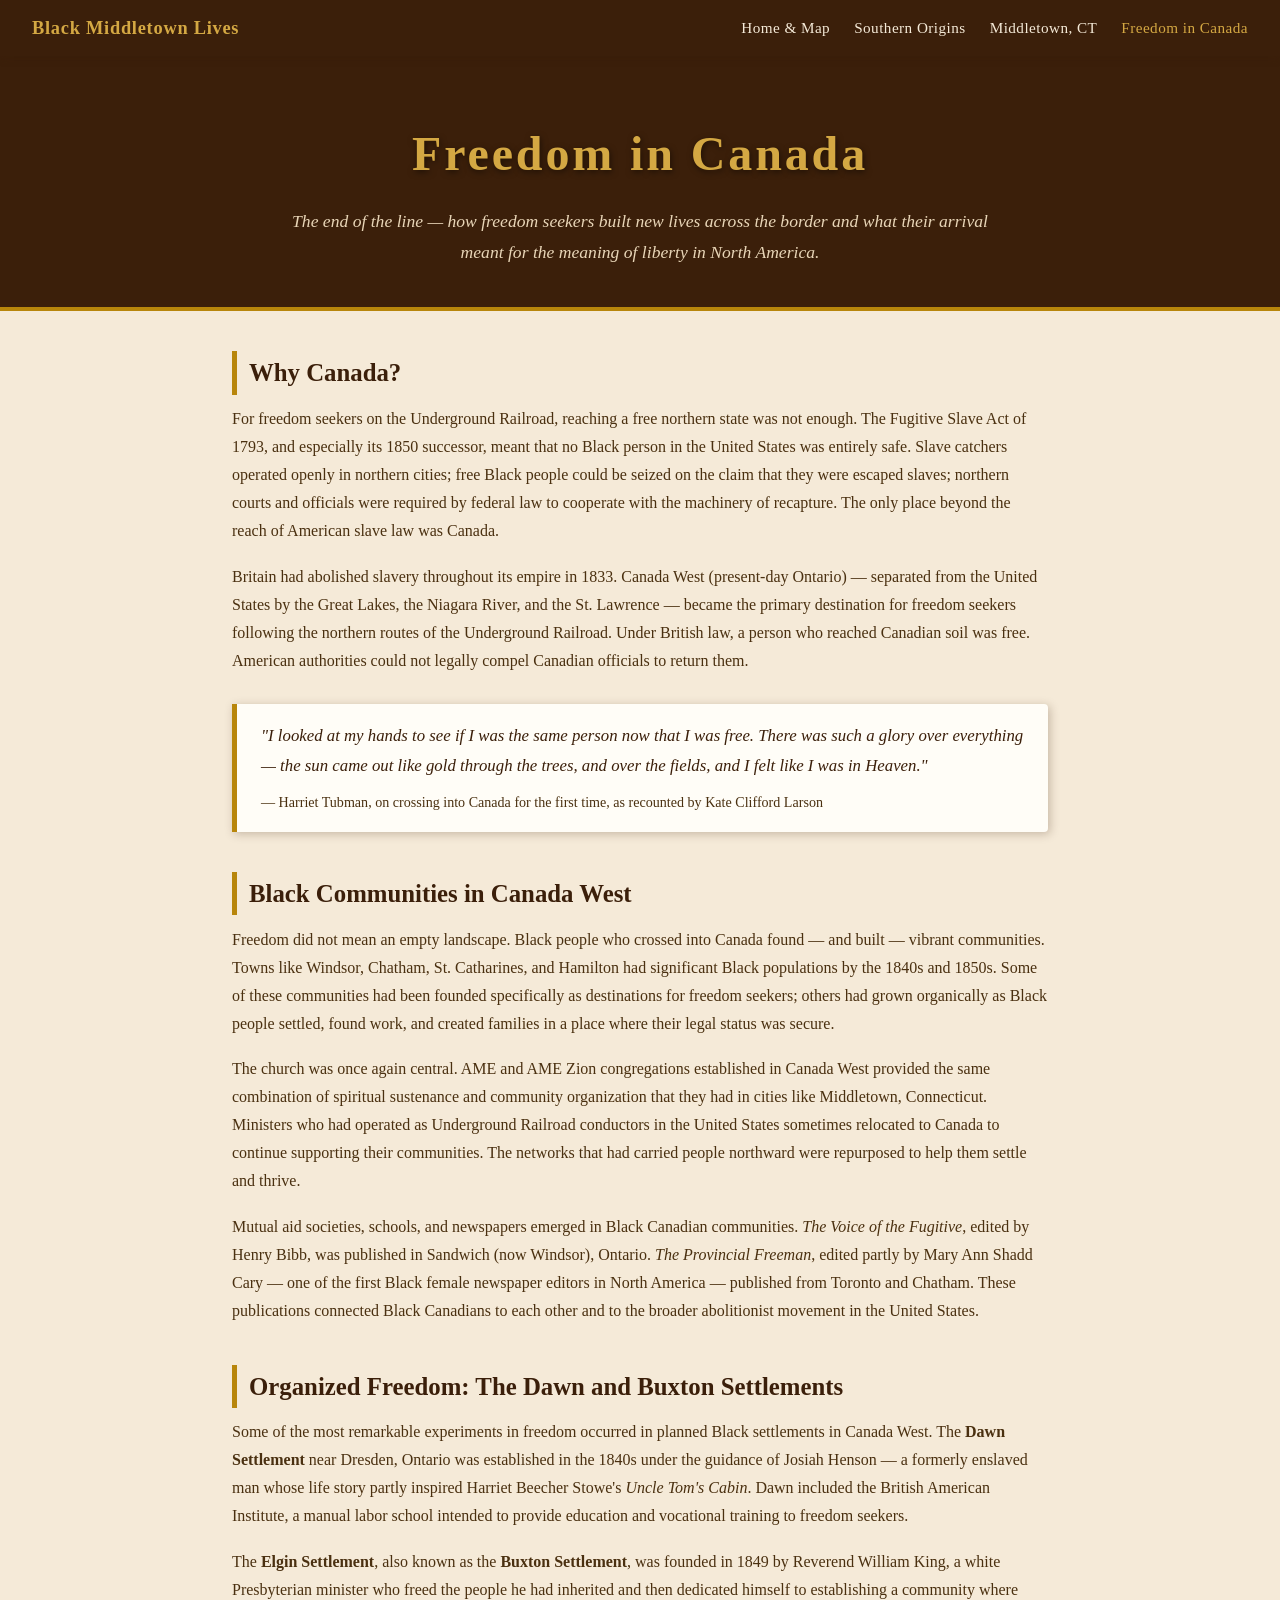
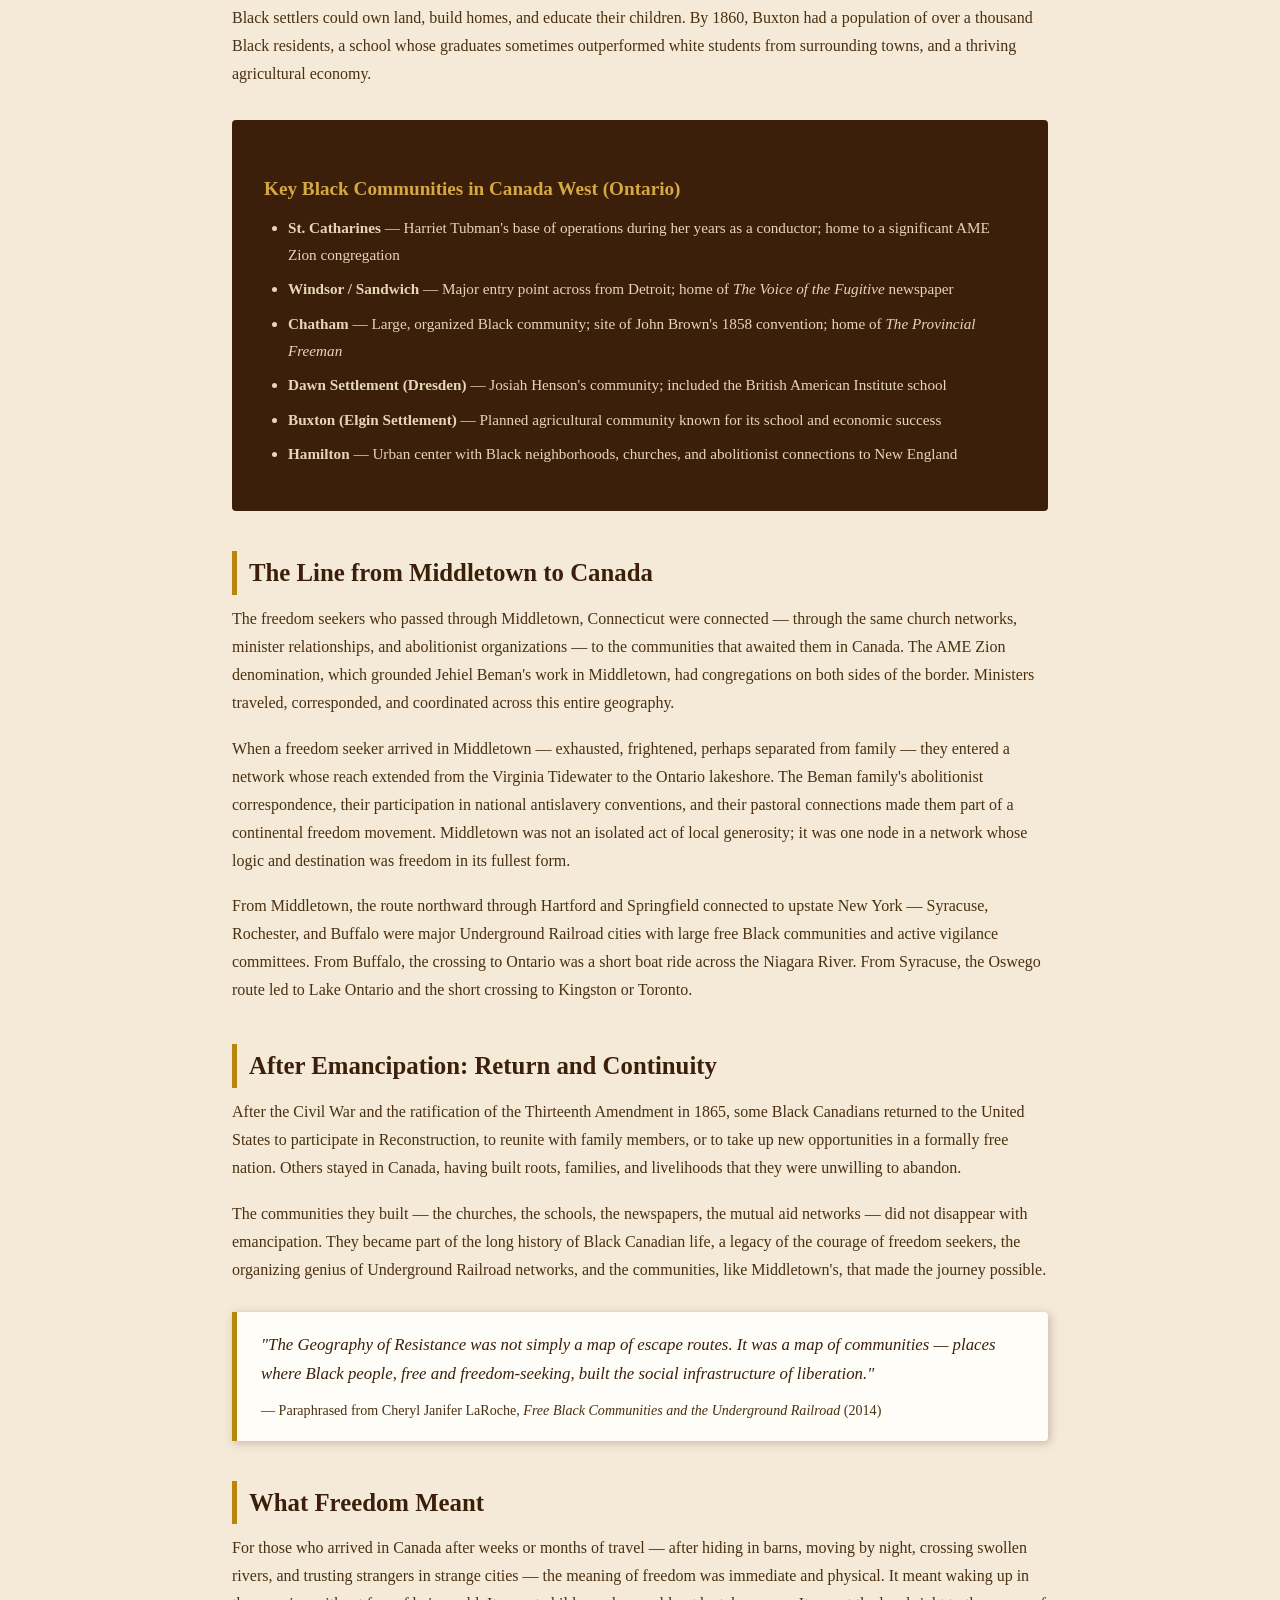
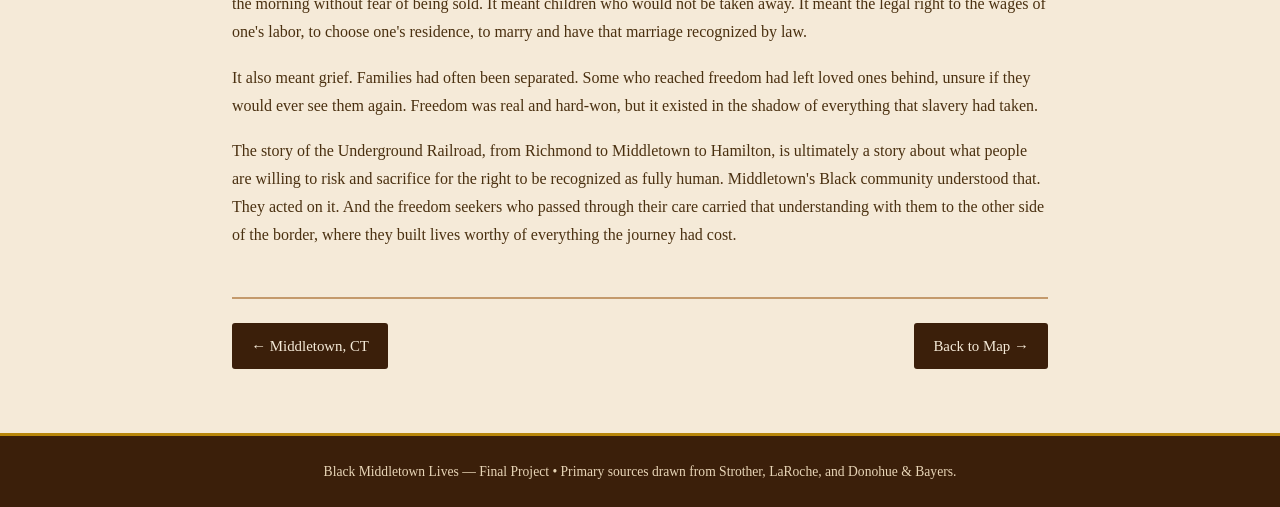
==== canada.html @ 6138be15 "Build full Underground Railroad website: map, south, middletown, and canada pages Agent-Logs-Url: ht" ====
<!DOCTYPE html>
<html lang="en">
<head>
  <meta charset="UTF-8" />
  <meta name="viewport" content="width=device-width, initial-scale=1.0" />
  <title>Freedom in Canada — Black Middletown Lives</title>
  <link rel="stylesheet" href="css/style.css" />
</head>
<body>

  <!-- ===== Navigation ===== -->
  <nav>
    <a class="site-title" href="index.html">Black Middletown Lives</a>
    <ul>
      <li><a href="index.html">Home &amp; Map</a></li>
      <li><a href="south.html">Southern Origins</a></li>
      <li><a href="middletown.html">Middletown, CT</a></li>
      <li><a href="canada.html" class="active">Freedom in Canada</a></li>
    </ul>
  </nav>

  <!-- ===== Hero ===== -->
  <header class="hero">
    <h1>Freedom in Canada</h1>
    <p class="subtitle">
      The end of the line — how freedom seekers built new lives across the
      border and what their arrival meant for the meaning of liberty in
      North America.
    </p>
  </header>

  <!-- ===== Main Content ===== -->
  <main class="page-content">

    <!-- *** SECTION 1: Why Canada *** -->
    <h2>Why Canada?</h2>
    <p>
      For freedom seekers on the Underground Railroad, reaching a free northern
      state was not enough. The Fugitive Slave Act of 1793, and especially its
      1850 successor, meant that no Black person in the United States was
      entirely safe. Slave catchers operated openly in northern cities; free
      Black people could be seized on the claim that they were escaped slaves;
      northern courts and officials were required by federal law to cooperate
      with the machinery of recapture. The only place beyond the reach of
      American slave law was Canada.
    </p>
    <p>
      Britain had abolished slavery throughout its empire in 1833. Canada West
      (present-day Ontario) — separated from the United States by the Great
      Lakes, the Niagara River, and the St. Lawrence — became the primary
      destination for freedom seekers following the northern routes of the
      Underground Railroad. Under British law, a person who reached Canadian
      soil was free. American authorities could not legally compel Canadian
      officials to return them.
    </p>

    <blockquote class="pull-quote">
      "I looked at my hands to see if I was the same person now that I was free.
      There was such a glory over everything — the sun came out like gold through
      the trees, and over the fields, and I felt like I was in Heaven."
      <cite>— Harriet Tubman, on crossing into Canada for the first time,
      as recounted by Kate Clifford Larson</cite>
    </blockquote>

    <!-- *** SECTION 2: Black Communities in Canada *** -->
    <h2>Black Communities in Canada West</h2>
    <p>
      Freedom did not mean an empty landscape. Black people who crossed into
      Canada found — and built — vibrant communities. Towns like Windsor,
      Chatham, St. Catharines, and Hamilton had significant Black populations
      by the 1840s and 1850s. Some of these communities had been founded
      specifically as destinations for freedom seekers; others had grown
      organically as Black people settled, found work, and created families
      in a place where their legal status was secure.
    </p>
    <p>
      The church was once again central. AME and AME Zion congregations
      established in Canada West provided the same combination of spiritual
      sustenance and community organization that they had in cities like
      Middletown, Connecticut. Ministers who had operated as Underground
      Railroad conductors in the United States sometimes relocated to Canada
      to continue supporting their communities. The networks that had carried
      people northward were repurposed to help them settle and thrive.
    </p>
    <p>
      Mutual aid societies, schools, and newspapers emerged in Black Canadian
      communities. <em>The Voice of the Fugitive</em>, edited by Henry Bibb,
      was published in Sandwich (now Windsor), Ontario. <em>The Provincial
      Freeman</em>, edited partly by Mary Ann Shadd Cary — one of the first
      Black female newspaper editors in North America — published from
      Toronto and Chatham. These publications connected Black Canadians to
      each other and to the broader abolitionist movement in the United States.
    </p>

    <!-- *** SECTION 3: Dawn and Buxton Settlements *** -->
    <h2>Organized Freedom: The Dawn and Buxton Settlements</h2>
    <p>
      Some of the most remarkable experiments in freedom occurred in planned
      Black settlements in Canada West. The <strong>Dawn Settlement</strong>
      near Dresden, Ontario was established in the 1840s under the guidance
      of Josiah Henson — a formerly enslaved man whose life story partly
      inspired Harriet Beecher Stowe's <em>Uncle Tom's Cabin</em>. Dawn
      included the British American Institute, a manual labor school intended
      to provide education and vocational training to freedom seekers.
    </p>
    <p>
      The <strong>Elgin Settlement</strong>, also known as the <strong>Buxton
      Settlement</strong>, was founded in 1849 by Reverend William King, a
      white Presbyterian minister who freed the people he had inherited and
      then dedicated himself to establishing a community where Black settlers
      could own land, build homes, and educate their children. By 1860,
      Buxton had a population of over a thousand Black residents, a school
      whose graduates sometimes outperformed white students from surrounding
      towns, and a thriving agricultural economy.
    </p>

    <div class="highlight-box">
      <h3>Key Black Communities in Canada West (Ontario)</h3>
      <ul>
        <li>
          <strong>St. Catharines</strong> — Harriet Tubman's base of operations
          during her years as a conductor; home to a significant AME Zion
          congregation
        </li>
        <li>
          <strong>Windsor / Sandwich</strong> — Major entry point across from
          Detroit; home of <em>The Voice of the Fugitive</em> newspaper
        </li>
        <li>
          <strong>Chatham</strong> — Large, organized Black community; site
          of John Brown's 1858 convention; home of <em>The Provincial Freeman</em>
        </li>
        <li>
          <strong>Dawn Settlement (Dresden)</strong> — Josiah Henson's community;
          included the British American Institute school
        </li>
        <li>
          <strong>Buxton (Elgin Settlement)</strong> — Planned agricultural
          community known for its school and economic success
        </li>
        <li>
          <strong>Hamilton</strong> — Urban center with Black neighborhoods,
          churches, and abolitionist connections to New England
        </li>
      </ul>
    </div>

    <!-- *** SECTION 4: Connection to Middletown *** -->
    <h2>The Line from Middletown to Canada</h2>
    <p>
      The freedom seekers who passed through Middletown, Connecticut were
      connected — through the same church networks, minister relationships,
      and abolitionist organizations — to the communities that awaited them
      in Canada. The AME Zion denomination, which grounded Jehiel Beman's
      work in Middletown, had congregations on both sides of the border.
      Ministers traveled, corresponded, and coordinated across this entire
      geography.
    </p>
    <p>
      When a freedom seeker arrived in Middletown — exhausted, frightened,
      perhaps separated from family — they entered a network whose reach
      extended from the Virginia Tidewater to the Ontario lakeshore. The
      Beman family's abolitionist correspondence, their participation in
      national antislavery conventions, and their pastoral connections made
      them part of a continental freedom movement. Middletown was not an
      isolated act of local generosity; it was one node in a network whose
      logic and destination was freedom in its fullest form.
    </p>
    <p>
      From Middletown, the route northward through Hartford and Springfield
      connected to upstate New York — Syracuse, Rochester, and Buffalo were
      major Underground Railroad cities with large free Black communities and
      active vigilance committees. From Buffalo, the crossing to Ontario was
      a short boat ride across the Niagara River. From Syracuse, the Oswego
      route led to Lake Ontario and the short crossing to Kingston or Toronto.
    </p>

    <!-- *** SECTION 5: After the Civil War *** -->
    <h2>After Emancipation: Return and Continuity</h2>
    <p>
      After the Civil War and the ratification of the Thirteenth Amendment in
      1865, some Black Canadians returned to the United States to participate
      in Reconstruction, to reunite with family members, or to take up new
      opportunities in a formally free nation. Others stayed in Canada,
      having built roots, families, and livelihoods that they were unwilling
      to abandon.
    </p>
    <p>
      The communities they built — the churches, the schools, the newspapers,
      the mutual aid networks — did not disappear with emancipation. They
      became part of the long history of Black Canadian life, a legacy of the
      courage of freedom seekers, the organizing genius of Underground Railroad
      networks, and the communities, like Middletown's, that made the journey
      possible.
    </p>

    <blockquote class="pull-quote">
      "The Geography of Resistance was not simply a map of escape routes.
      It was a map of communities — places where Black people, free and
      freedom-seeking, built the social infrastructure of liberation."
      <cite>— Paraphrased from Cheryl Janifer LaRoche, <em>Free Black
      Communities and the Underground Railroad</em> (2014)</cite>
    </blockquote>

    <!-- *** SECTION 6: Reflection *** -->
    <h2>What Freedom Meant</h2>
    <p>
      For those who arrived in Canada after weeks or months of travel —
      after hiding in barns, moving by night, crossing swollen rivers, and
      trusting strangers in strange cities — the meaning of freedom was
      immediate and physical. It meant waking up in the morning without
      fear of being sold. It meant children who would not be taken away.
      It meant the legal right to the wages of one's labor, to choose
      one's residence, to marry and have that marriage recognized by law.
    </p>
    <p>
      It also meant grief. Families had often been separated. Some who
      reached freedom had left loved ones behind, unsure if they would
      ever see them again. Freedom was real and hard-won, but it existed
      in the shadow of everything that slavery had taken.
    </p>
    <p>
      The story of the Underground Railroad, from Richmond to Middletown
      to Hamilton, is ultimately a story about what people are willing to
      risk and sacrifice for the right to be recognized as fully human.
      Middletown's Black community understood that. They acted on it.
      And the freedom seekers who passed through their care carried that
      understanding with them to the other side of the border, where they
      built lives worthy of everything the journey had cost.
    </p>

    <!-- Bottom navigation -->
    <div class="page-nav">
      <a href="middletown.html">← Middletown, CT</a>
      <a href="index.html">Back to Map →</a>
    </div>

  </main>

  <!-- ===== Footer ===== -->
  <footer>
    <p>
      Black Middletown Lives &mdash; Final Project &bull;
      Primary sources drawn from Strother, LaRoche, and Donohue &amp; Bayers.
    </p>
  </footer>

</body>
</html>
---- css/style.css ----
/* ============================================================
   Black Middletown Lives – Shared Stylesheet
   ============================================================ */

/* ---------- Reset & Base ---------- */
*, *::before, *::after {
  box-sizing: border-box;
  margin: 0;
  padding: 0;
}

:root {
  --brown-dark:   #3b1f0a;
  --brown-mid:    #6b3a1f;
  --brown-light:  #c49a6c;
  --cream:        #f5ead8;
  --cream-dark:   #e8d5b7;
  --gold:         #b8860b;
  --gold-light:   #d4a843;
  --text-dark:    #1a0f00;
  --text-mid:     #4a3010;
  --white:        #fffdf7;
  --shadow:       rgba(59, 31, 10, 0.25);
}

html {
  scroll-behavior: smooth;
}

body {
  font-family: 'Georgia', 'Times New Roman', serif;
  background-color: var(--cream);
  color: var(--text-dark);
  line-height: 1.75;
  font-size: 1rem;
}

/* ---------- Navigation ---------- */
nav {
  background-color: var(--brown-dark);
  padding: 0.75rem 2rem;
  display: flex;
  align-items: center;
  justify-content: space-between;
  flex-wrap: wrap;
  gap: 0.5rem;
  position: sticky;
  top: 0;
  z-index: 1000;
  box-shadow: 0 2px 8px var(--shadow);
}

nav .site-title {
  font-size: 1.15rem;
  font-weight: bold;
  color: var(--gold-light);
  text-decoration: none;
  letter-spacing: 0.04em;
}

nav ul {
  list-style: none;
  display: flex;
  gap: 1.5rem;
  flex-wrap: wrap;
}

nav ul a {
  color: var(--cream);
  text-decoration: none;
  font-size: 0.95rem;
  letter-spacing: 0.03em;
  transition: color 0.2s;
}

nav ul a:hover,
nav ul a.active {
  color: var(--gold-light);
}

/* ---------- Hero / Page Header ---------- */
.hero {
  background-color: var(--brown-dark);
  color: var(--cream);
  text-align: center;
  padding: 3.5rem 2rem 2.5rem;
  border-bottom: 4px solid var(--gold);
}

.hero h1 {
  font-size: clamp(1.8rem, 4vw, 3rem);
  color: var(--gold-light);
  letter-spacing: 0.06em;
  margin-bottom: 0.6rem;
  text-shadow: 1px 2px 6px rgba(0,0,0,0.5);
}

.hero p.subtitle {
  font-size: 1.1rem;
  color: var(--cream-dark);
  max-width: 700px;
  margin: 0 auto;
  font-style: italic;
}

/* ---------- Map Section (Homepage) ---------- */
#map-section {
  padding: 2rem 2rem 1rem;
  background-color: var(--cream-dark);
  border-bottom: 3px solid var(--brown-light);
}

#map-section h2 {
  text-align: center;
  color: var(--brown-dark);
  font-size: 1.4rem;
  margin-bottom: 0.5rem;
}

#map-section .map-instructions {
  text-align: center;
  color: var(--text-mid);
  font-style: italic;
  margin-bottom: 1rem;
  font-size: 0.95rem;
}

#map {
  width: 100%;
  height: 560px;
  border: 3px solid var(--brown-mid);
  border-radius: 4px;
  box-shadow: 0 4px 18px var(--shadow);
}

/* ---------- Intro Blurb (Homepage) ---------- */
#intro {
  max-width: 860px;
  margin: 2.5rem auto;
  padding: 0 2rem;
}

#intro h2 {
  color: var(--brown-dark);
  font-size: 1.5rem;
  margin-bottom: 0.75rem;
  border-bottom: 2px solid var(--gold);
  padding-bottom: 0.35rem;
}

#intro p {
  margin-bottom: 1rem;
  color: var(--text-mid);
}

/* ---------- Three‑Card Row (Homepage) ---------- */
.card-row {
  display: flex;
  flex-wrap: wrap;
  gap: 1.5rem;
  justify-content: center;
  max-width: 1100px;
  margin: 0 auto 3rem;
  padding: 0 1.5rem;
}

.card {
  background-color: var(--white);
  border: 2px solid var(--brown-light);
  border-top: 5px solid var(--gold);
  border-radius: 4px;
  padding: 1.5rem 1.75rem;
  flex: 1 1 280px;
  max-width: 340px;
  box-shadow: 0 3px 12px var(--shadow);
  transition: transform 0.2s, box-shadow 0.2s;
}

.card:hover {
  transform: translateY(-4px);
  box-shadow: 0 7px 22px var(--shadow);
}

.card h3 {
  color: var(--brown-dark);
  margin-bottom: 0.6rem;
  font-size: 1.1rem;
}

.card p {
  font-size: 0.93rem;
  color: var(--text-mid);
  margin-bottom: 1rem;
}

.card a.btn {
  display: inline-block;
  background-color: var(--brown-dark);
  color: var(--cream);
  padding: 0.45rem 1.1rem;
  border-radius: 3px;
  text-decoration: none;
  font-size: 0.88rem;
  letter-spacing: 0.03em;
  transition: background-color 0.2s;
}

.card a.btn:hover {
  background-color: var(--gold);
  color: var(--brown-dark);
}

/* ---------- Content Pages ---------- */
.page-content {
  max-width: 880px;
  margin: 2.5rem auto 4rem;
  padding: 0 2rem;
}

.page-content h2 {
  color: var(--brown-dark);
  font-size: 1.55rem;
  margin-top: 2.5rem;
  margin-bottom: 0.65rem;
  border-left: 5px solid var(--gold);
  padding-left: 0.75rem;
}

.page-content h3 {
  color: var(--brown-mid);
  font-size: 1.2rem;
  margin-top: 1.75rem;
  margin-bottom: 0.5rem;
}

.page-content p {
  margin-bottom: 1.1rem;
  color: var(--text-mid);
}

.page-content ul,
.page-content ol {
  margin: 0.5rem 0 1.2rem 1.5rem;
  color: var(--text-mid);
}

.page-content li {
  margin-bottom: 0.5rem;
}

/* ---------- Pull Quote ---------- */
blockquote.pull-quote {
  border-left: 5px solid var(--gold);
  background-color: var(--white);
  padding: 1.1rem 1.5rem;
  margin: 1.8rem 0;
  font-style: italic;
  color: var(--brown-dark);
  font-size: 1.05rem;
  box-shadow: 2px 2px 10px var(--shadow);
  border-radius: 0 4px 4px 0;
}

blockquote.pull-quote cite {
  display: block;
  margin-top: 0.6rem;
  font-size: 0.88rem;
  color: var(--text-mid);
  font-style: normal;
}

/* ---------- Highlight Box ---------- */
.highlight-box {
  background-color: var(--brown-dark);
  color: var(--cream);
  padding: 1.5rem 2rem;
  border-radius: 4px;
  margin: 2rem 0;
}

.highlight-box h3 {
  color: var(--gold-light);
  margin-bottom: 0.6rem;
}

.highlight-box p,
.highlight-box li {
  color: var(--cream-dark);
  font-size: 0.95rem;
}

/* ---------- Timeline ---------- */
.timeline {
  border-left: 3px solid var(--gold);
  margin: 2rem 0 2rem 1rem;
  padding-left: 1.5rem;
}

.timeline-item {
  position: relative;
  margin-bottom: 1.5rem;
}

.timeline-item::before {
  content: '';
  position: absolute;
  left: -1.97rem;
  top: 0.35rem;
  width: 12px;
  height: 12px;
  background-color: var(--gold);
  border-radius: 50%;
  border: 2px solid var(--brown-dark);
}

.timeline-item .year {
  font-weight: bold;
  color: var(--brown-dark);
  font-size: 1rem;
}

.timeline-item p {
  margin: 0.2rem 0 0;
  font-size: 0.95rem;
}

/* ---------- Navigation Arrows (bottom of content pages) ---------- */
.page-nav {
  display: flex;
  justify-content: space-between;
  flex-wrap: wrap;
  gap: 1rem;
  margin-top: 3rem;
  padding-top: 1.5rem;
  border-top: 2px solid var(--brown-light);
}

.page-nav a {
  display: inline-flex;
  align-items: center;
  gap: 0.4rem;
  background-color: var(--brown-dark);
  color: var(--cream);
  padding: 0.6rem 1.2rem;
  border-radius: 3px;
  text-decoration: none;
  font-size: 0.93rem;
  transition: background-color 0.2s;
}

.page-nav a:hover {
  background-color: var(--gold);
  color: var(--brown-dark);
}

/* ---------- Footer ---------- */
footer {
  background-color: var(--brown-dark);
  color: var(--cream-dark);
  text-align: center;
  padding: 1.5rem 2rem;
  font-size: 0.85rem;
  border-top: 3px solid var(--gold);
}

footer a {
  color: var(--gold-light);
  text-decoration: none;
}

footer a:hover {
  text-decoration: underline;
}

/* ---------- Responsive ---------- */
@media (max-width: 640px) {
  nav {
    flex-direction: column;
    align-items: flex-start;
  }
  #map {
    height: 380px;
  }
  .card {
    max-width: 100%;
  }
}
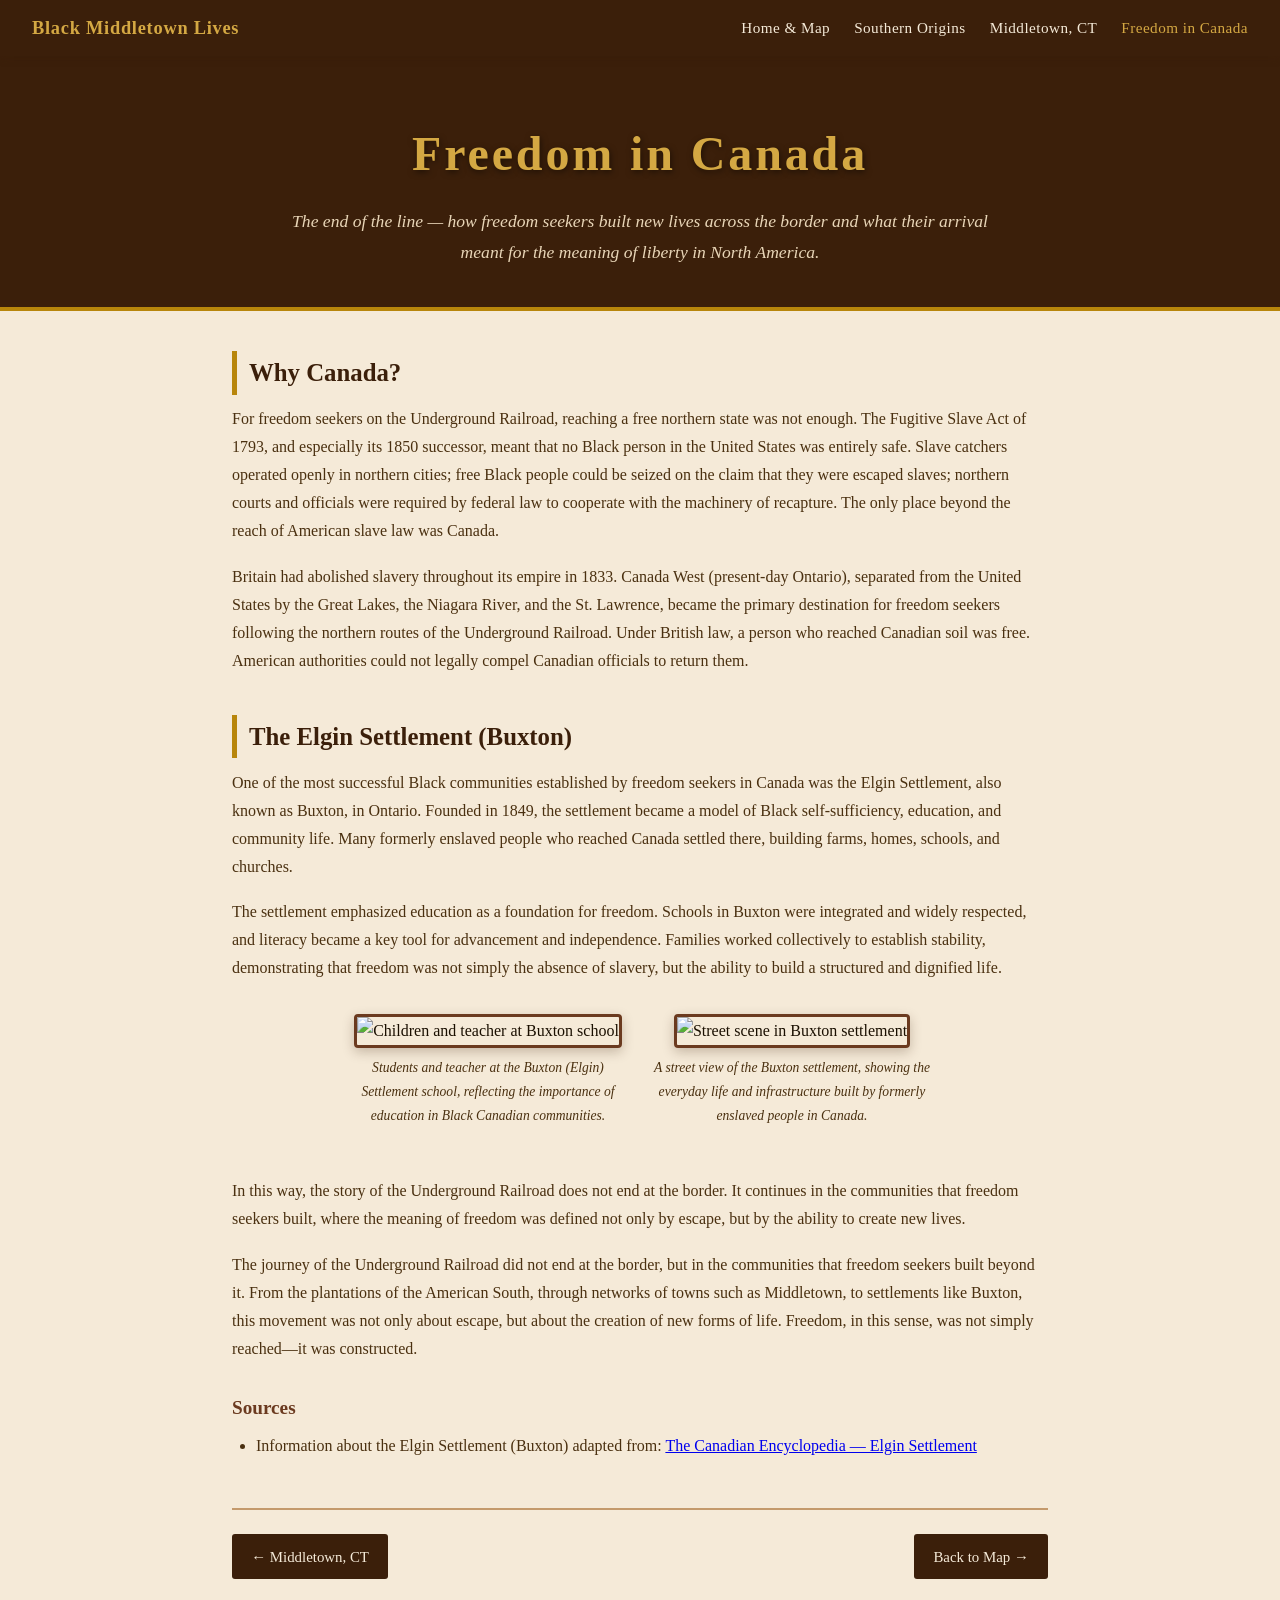
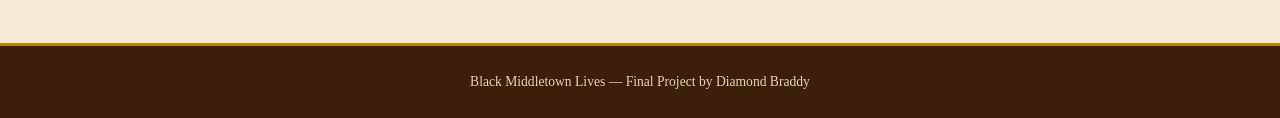
==== commit 48981912: "Refactor content and structure in canada.html" ====
--- a/canada.html
+++ b/canada.html
@@ -31,9 +31,7 @@
 
   <!-- ===== Main Content ===== -->
   <main class="page-content">
-
-    <!-- *** SECTION 1: Why Canada *** -->
-    <h2>Why Canada?</h2>
+  <h2>Why Canada?</h2>
     <p>
       For freedom seekers on the Underground Railroad, reaching a free northern
       state was not enough. The Fugitive Slave Act of 1793, and especially its
@@ -44,190 +42,76 @@
       with the machinery of recapture. The only place beyond the reach of
       American slave law was Canada.
     </p>
-    <p>
+     <p>
       Britain had abolished slavery throughout its empire in 1833. Canada West
-      (present-day Ontario) — separated from the United States by the Great
-      Lakes, the Niagara River, and the St. Lawrence — became the primary
+      (present-day Ontario), separated from the United States by the Great
+      Lakes, the Niagara River, and the St. Lawrence, became the primary
       destination for freedom seekers following the northern routes of the
       Underground Railroad. Under British law, a person who reached Canadian
       soil was free. American authorities could not legally compel Canadian
       officials to return them.
     </p>
 
-    <blockquote class="pull-quote">
-      "I looked at my hands to see if I was the same person now that I was free.
-      There was such a glory over everything — the sun came out like gold through
-      the trees, and over the fields, and I felt like I was in Heaven."
-      <cite>— Harriet Tubman, on crossing into Canada for the first time,
-      as recounted by Kate Clifford Larson</cite>
-    </blockquote>
+  <h2>The Elgin Settlement (Buxton)</h2>
+  <p>
+    One of the most successful Black communities established by freedom seekers
+    in Canada was the Elgin Settlement, also known as Buxton, in Ontario.
+    Founded in 1849, the settlement became a model of Black self-sufficiency,
+    education, and community life. Many formerly enslaved people who reached
+    Canada settled there, building farms, homes, schools, and churches.
+  </p>
 
-    <!-- *** SECTION 2: Black Communities in Canada *** -->
-    <h2>Black Communities in Canada West</h2>
-    <p>
-      Freedom did not mean an empty landscape. Black people who crossed into
-      Canada found — and built — vibrant communities. Towns like Windsor,
-      Chatham, St. Catharines, and Hamilton had significant Black populations
-      by the 1840s and 1850s. Some of these communities had been founded
-      specifically as destinations for freedom seekers; others had grown
-      organically as Black people settled, found work, and created families
-      in a place where their legal status was secure.
+  <p>
+    The settlement emphasized education as a foundation for freedom. Schools in
+    Buxton were integrated and widely respected, and literacy became a key tool
+    for advancement and independence. Families worked collectively to establish
+    stability, demonstrating that freedom was not simply the absence of slavery,
+    but the ability to build a structured and dignified life.
+  </p>
+
+  <div class="image-row">
+  <div class="image-item">
+    <img src="images/elginpic.jpg" alt="Children and teacher at Buxton school">
+    <p class="caption">
+      Students and teacher at the Buxton (Elgin) Settlement school, reflecting
+      the importance of education in Black Canadian communities.
     </p>
-    <p>
-      The church was once again central. AME and AME Zion congregations
-      established in Canada West provided the same combination of spiritual
-      sustenance and community organization that they had in cities like
-      Middletown, Connecticut. Ministers who had operated as Underground
-      Railroad conductors in the United States sometimes relocated to Canada
-      to continue supporting their communities. The networks that had carried
-      people northward were repurposed to help them settle and thrive.
+  </div>
+
+  <div class="image-item">
+    <img src="images/settlement.jpg" alt="Street scene in Buxton settlement">
+    <p class="caption">
+      A street view of the Buxton settlement, showing the everyday life and
+      infrastructure built by formerly enslaved people in Canada.
     </p>
-    <p>
-      Mutual aid societies, schools, and newspapers emerged in Black Canadian
-      communities. <em>The Voice of the Fugitive</em>, edited by Henry Bibb,
-      was published in Sandwich (now Windsor), Ontario. <em>The Provincial
-      Freeman</em>, edited partly by Mary Ann Shadd Cary — one of the first
-      Black female newspaper editors in North America — published from
-      Toronto and Chatham. These publications connected Black Canadians to
-      each other and to the broader abolitionist movement in the United States.
-    </p>
+  </div>
+</div>
 
-    <!-- *** SECTION 3: Dawn and Buxton Settlements *** -->
-    <h2>Organized Freedom: The Dawn and Buxton Settlements</h2>
-    <p>
-      Some of the most remarkable experiments in freedom occurred in planned
-      Black settlements in Canada West. The <strong>Dawn Settlement</strong>
-      near Dresden, Ontario was established in the 1840s under the guidance
-      of Josiah Henson — a formerly enslaved man whose life story partly
-      inspired Harriet Beecher Stowe's <em>Uncle Tom's Cabin</em>. Dawn
-      included the British American Institute, a manual labor school intended
-      to provide education and vocational training to freedom seekers.
-    </p>
-    <p>
-      The <strong>Elgin Settlement</strong>, also known as the <strong>Buxton
-      Settlement</strong>, was founded in 1849 by Reverend William King, a
-      white Presbyterian minister who freed the people he had inherited and
-      then dedicated himself to establishing a community where Black settlers
-      could own land, build homes, and educate their children. By 1860,
-      Buxton had a population of over a thousand Black residents, a school
-      whose graduates sometimes outperformed white students from surrounding
-      towns, and a thriving agricultural economy.
-    </p>
+<p>
+  In this way, the story of the Underground Railroad does not end at the border.
+  It continues in the communities that freedom seekers built, where the meaning
+  of freedom was defined not only by escape, but by the ability to create new
+  lives.
+</p>
 
-    <div class="highlight-box">
-      <h3>Key Black Communities in Canada West (Ontario)</h3>
-      <ul>
-        <li>
-          <strong>St. Catharines</strong> — Harriet Tubman's base of operations
-          during her years as a conductor; home to a significant AME Zion
-          congregation
-        </li>
-        <li>
-          <strong>Windsor / Sandwich</strong> — Major entry point across from
-          Detroit; home of <em>The Voice of the Fugitive</em> newspaper
-        </li>
-        <li>
-          <strong>Chatham</strong> — Large, organized Black community; site
-          of John Brown's 1858 convention; home of <em>The Provincial Freeman</em>
-        </li>
-        <li>
-          <strong>Dawn Settlement (Dresden)</strong> — Josiah Henson's community;
-          included the British American Institute school
-        </li>
-        <li>
-          <strong>Buxton (Elgin Settlement)</strong> — Planned agricultural
-          community known for its school and economic success
-        </li>
-        <li>
-          <strong>Hamilton</strong> — Urban center with Black neighborhoods,
-          churches, and abolitionist connections to New England
-        </li>
-      </ul>
-    </div>
+<p>
+  The journey of the Underground Railroad did not end at the border, but in the
+  communities that freedom seekers built beyond it. From the plantations of the
+  American South, through networks of towns such as Middletown, to settlements
+  like Buxton, this movement was not only about escape, but about the creation
+  of new forms of life. Freedom, in this sense, was not simply reached—it was
+  constructed.
+</p>
 
-    <!-- *** SECTION 4: Connection to Middletown *** -->
-    <h2>The Line from Middletown to Canada</h2>
-    <p>
-      The freedom seekers who passed through Middletown, Connecticut were
-      connected — through the same church networks, minister relationships,
-      and abolitionist organizations — to the communities that awaited them
-      in Canada. The AME Zion denomination, which grounded Jehiel Beman's
-      work in Middletown, had congregations on both sides of the border.
-      Ministers traveled, corresponded, and coordinated across this entire
-      geography.
-    </p>
-    <p>
-      When a freedom seeker arrived in Middletown — exhausted, frightened,
-      perhaps separated from family — they entered a network whose reach
-      extended from the Virginia Tidewater to the Ontario lakeshore. The
-      Beman family's abolitionist correspondence, their participation in
-      national antislavery conventions, and their pastoral connections made
-      them part of a continental freedom movement. Middletown was not an
-      isolated act of local generosity; it was one node in a network whose
-      logic and destination was freedom in its fullest form.
-    </p>
-    <p>
-      From Middletown, the route northward through Hartford and Springfield
-      connected to upstate New York — Syracuse, Rochester, and Buffalo were
-      major Underground Railroad cities with large free Black communities and
-      active vigilance committees. From Buffalo, the crossing to Ontario was
-      a short boat ride across the Niagara River. From Syracuse, the Oswego
-      route led to Lake Ontario and the short crossing to Kingston or Toronto.
-    </p>
-
-    <!-- *** SECTION 5: After the Civil War *** -->
-    <h2>After Emancipation: Return and Continuity</h2>
-    <p>
-      After the Civil War and the ratification of the Thirteenth Amendment in
-      1865, some Black Canadians returned to the United States to participate
-      in Reconstruction, to reunite with family members, or to take up new
-      opportunities in a formally free nation. Others stayed in Canada,
-      having built roots, families, and livelihoods that they were unwilling
-      to abandon.
-    </p>
-    <p>
-      The communities they built — the churches, the schools, the newspapers,
-      the mutual aid networks — did not disappear with emancipation. They
-      became part of the long history of Black Canadian life, a legacy of the
-      courage of freedom seekers, the organizing genius of Underground Railroad
-      networks, and the communities, like Middletown's, that made the journey
-      possible.
-    </p>
-
-    <blockquote class="pull-quote">
-      "The Geography of Resistance was not simply a map of escape routes.
-      It was a map of communities — places where Black people, free and
-      freedom-seeking, built the social infrastructure of liberation."
-      <cite>— Paraphrased from Cheryl Janifer LaRoche, <em>Free Black
-      Communities and the Underground Railroad</em> (2014)</cite>
-    </blockquote>
-
-    <!-- *** SECTION 6: Reflection *** -->
-    <h2>What Freedom Meant</h2>
-    <p>
-      For those who arrived in Canada after weeks or months of travel —
-      after hiding in barns, moving by night, crossing swollen rivers, and
-      trusting strangers in strange cities — the meaning of freedom was
-      immediate and physical. It meant waking up in the morning without
-      fear of being sold. It meant children who would not be taken away.
-      It meant the legal right to the wages of one's labor, to choose
-      one's residence, to marry and have that marriage recognized by law.
-    </p>
-    <p>
-      It also meant grief. Families had often been separated. Some who
-      reached freedom had left loved ones behind, unsure if they would
-      ever see them again. Freedom was real and hard-won, but it existed
-      in the shadow of everything that slavery had taken.
-    </p>
-    <p>
-      The story of the Underground Railroad, from Richmond to Middletown
-      to Hamilton, is ultimately a story about what people are willing to
-      risk and sacrifice for the right to be recognized as fully human.
-      Middletown's Black community understood that. They acted on it.
-      And the freedom seekers who passed through their care carried that
-      understanding with them to the other side of the border, where they
-      built lives worthy of everything the journey had cost.
-    </p>
+<h3>Sources</h3>
+<ul class="sources">
+  <li>
+    Information about the Elgin Settlement (Buxton) adapted from:
+    <a href="https://thecanadianencyclopedia.ca/en/article/elgin-settlement" target="_blank">
+      The Canadian Encyclopedia — Elgin Settlement
+    </a>
+  </li>
+</ul>
 
     <!-- Bottom navigation -->
     <div class="page-nav">
@@ -240,8 +124,7 @@
   <!-- ===== Footer ===== -->
   <footer>
     <p>
-      Black Middletown Lives &mdash; Final Project &bull;
-      Primary sources drawn from Strother, LaRoche, and Donohue &amp; Bayers.
+      Black Middletown Lives &mdash; Final Project by Diamond Braddy
     </p>
   </footer>
 
--- a/css/style.css
+++ b/css/style.css
@@ -23,8 +23,16 @@
   --shadow:       rgba(59, 31, 10, 0.25);
 }
 
-html {
-  scroll-behavior: smooth;
+@media (prefers-reduced-motion: no-preference) {
+  html {
+    scroll-behavior: smooth;
+  }
+}
+
+@media (prefers-reduced-motion: reduce) {
+  html {
+    scroll-behavior: auto;
+  }
 }
 
 body {
@@ -127,7 +135,7 @@
 
 #map {
   width: 100%;
-  height: 560px;
+  height: 600px;
   border: 3px solid var(--brown-mid);
   border-radius: 4px;
   box-shadow: 0 4px 18px var(--shadow);
@@ -370,6 +378,83 @@
 
 footer a:hover {
   text-decoration: underline;
+}
+
+.image-block {
+  text-align: center;
+  margin: 2rem auto;
+}
+
+.image-block img {
+  max-width: 100%;
+  width: 360px;
+  border: 3px solid var(--brown-mid);
+  border-radius: 4px;
+  box-shadow: 0 4px 12px var(--shadow);
+}
+
+.wide-image img {
+  width: 480px;
+}
+
+.image-row {
+  display: flex;
+  gap: 1.5rem;
+  justify-content: center;
+  flex-wrap: wrap;
+  margin: 2rem 0;
+}
+
+.image-item {
+  text-align: center;
+  max-width: 280px;
+}
+
+.image-item img {
+  width: 260px;
+  max-width: 100%;
+  height: 280px;
+  object-fit: cover;
+  border: 3px solid var(--brown-mid);
+  border-radius: 4px;
+  box-shadow: 0 4px 12px var(--shadow);
+}
+
+.three-images .image-item:nth-child(3) img {
+  width: 320px;
+  object-fit: cover;
+}
+
+.caption {
+  font-size: 0.85rem;
+  color: var(--text-mid);
+  margin-top: 0.5rem;
+  font-style: italic;
+}
+
+.source-highlight {
+  background-color: #fff3d6;
+  border-left: 6px solid var(--brown-dark);
+  padding: 1.25rem;
+  margin: 2rem 0;
+  box-shadow: 0 4px 12px var(--shadow);
+}
+
+.source-highlight h3 {
+  margin-top: 0;
+  color: var(--brown-dark);
+}
+
+.source-quote {
+  font-size: 1rem;
+  font-style: italic;
+  line-height: 1.6;
+  margin-bottom: 0.75rem;
+}
+
+.source-citation {
+  font-size: 0.85rem;
+  color: var(--text-mid);
 }
 
 /* ---------- Responsive ---------- */
@@ -385,3 +470,4 @@
     max-width: 100%;
   }
 }
+
